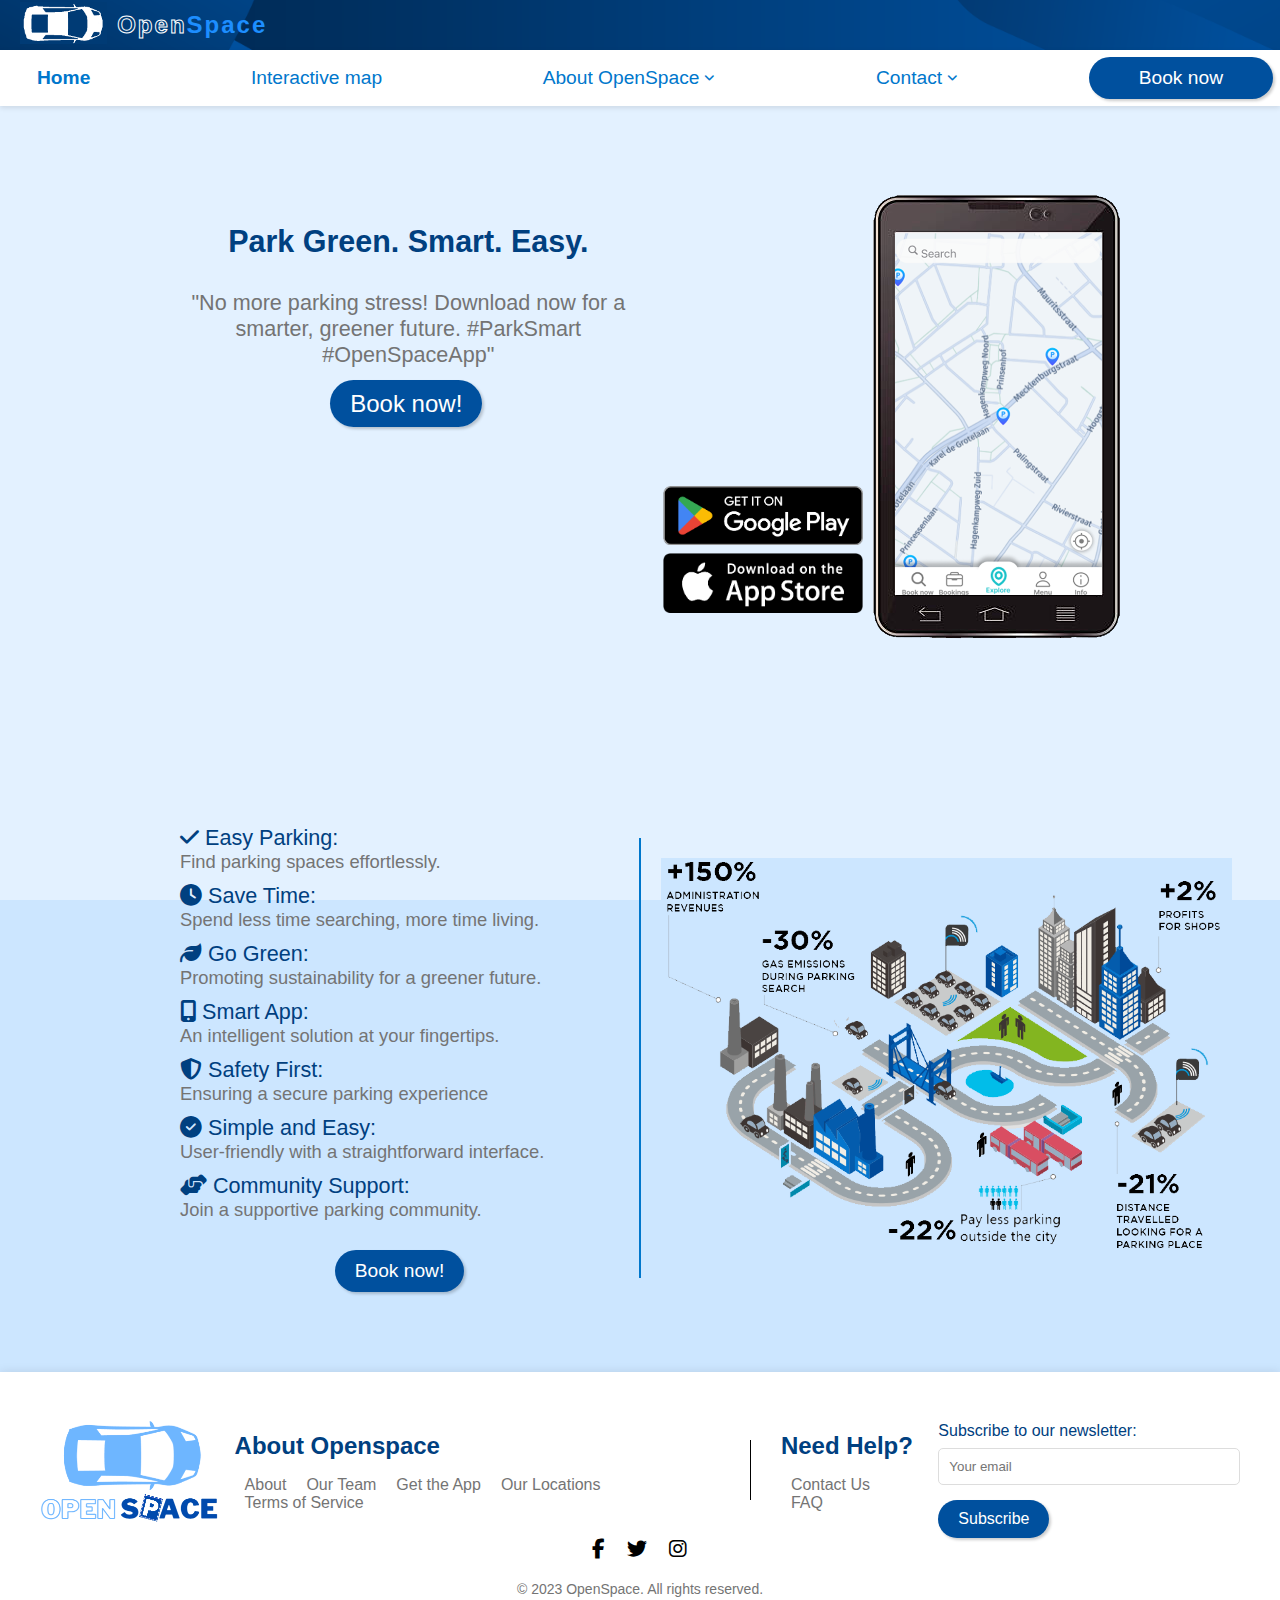
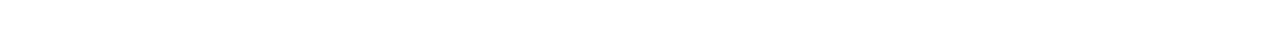
==== index.html @ a9e7ed66 "Bestanden toegevoegd" ====
<!DOCTYPE html>
<html lang="en">
<head>
    <meta charset="UTF-8">
    <meta name="viewport" content="width=device-width, initial-scale=1.0">
    <title>OpenSpace</title>
    <link rel="stylesheet" href="Styles.css">
    <link rel="stylesheet" href="https://cdnjs.cloudflare.com/ajax/libs/font-awesome/6.1.0/css/all.min.css">
    <link rel="shortcut icon" href="Images/Icon.png" type="image/x-icon">
</head>
<body>
    <div class="empty-bar">
        <div class="logo">
            <img src="Images/LogoPicture.png" alt="Logo">
        </div>
        <h1 class="nav-header"><span class="open-text">Open</span><span class="space-text">Space</span></h1>
        <div class="user-actions">
            <a href="Login.html" class="button-Setting button-text">Log In</a>
            <a href="SignUp.html" class="button-Setting button-text">Sign Up</a>
        </div>
    </div>
    <nav>
        <a href="index.html" style="font-weight: bold;">Home</a>
        <a href="Map.html">Interactive map</a>
        <div class="dropdown">
            <a href="HowWork.html">About OpenSpace<i class="fas fa-angle-down arrow-icon"></i></a>
            <div class="dropdown-content">
                <a href="HowWork.html">How it Works</a>
                <a href="AboutUs.html">Our team</a>
                <a href="Locations.html">Locations</a>
                <a href="LegalTerms.html">Legal terms</a>
            </div>
        </div>
        <div class="dropdown">
            <a href="Contact.html">Contact <i class="fas fa-angle-down arrow-icon"></i></a>
            <div class="dropdown-content">
                <a href="Contact.html">Contact us</a>
                <a href="FAQ.html">FAQ</a>
            </div>
        </div>
        <button class="button-Setting"><a href="BookNow.html" class="button-text">Book now</a></button>
    </nav>
    <div class="background-layer"></div>
    <main>
        <div class="main">
            <div class="content-layer">
                <div class="logo-download-container">
                    <div class="logo-main">
                        <div class="logo-text">
                            <p class="slogan" style="font-size:127%; font-weight:bold;">Park Green. Smart. Easy.</p>
                            <p class="speech" style="font-size:90%;">"No more parking stress! Download now for a smarter, greener future. #ParkSmart #OpenSpaceApp"</p>
                            <div class="main-booking">
                                <a href="BookNow.html" class="button-Setting">Book now!</a>
                            </div>
                        </div>
                        <div class="logo-images">
                            <div class="download-buttons">
                                <a href="https://play.google.com/store"><img src="Images/PlayStoreButton.png" alt="Download on Google Play" class="small-button" class="responsive"></a>
                                <a href="https://www.apple.com/app-store/"><img src="Images/AppleStoreButton.png" alt="Download on the App Store" class="small-button" class="responsive"></a>
                            </div>
                        </div>
                        <div class="phone-app-container">
                            <img src="Images/PhoneApp.png" alt="Phone App" class="responsive">
                        </div>
                    </div>
                </div>
            </div>
            <div class="marketing-container">
                <div class="marketing-points marketing-points-left">
                    <div class="marketing-bullet">
                        <i class="fas fa-check"></i> Easy Parking:
                        <p class = marketing-info>Find parking spaces effortlessly.</p>
                    </div>
                    <div class="marketing-bullet">
                        <i class="fas fa-clock"></i> Save Time:
                        <p class = marketing-info>Spend less time searching, more time living.</p>
                    </div>
                    <div class="marketing-bullet">
                        <i class="fas fa-leaf"></i> Go Green:
                        <p class = marketing-info>Promoting sustainability for a greener future.</p>
                    </div>
                    <div class="marketing-bullet">
                        <i class="fas fa-mobile-alt"></i> Smart App:
                        <p class = marketing-info>An intelligent solution at your fingertips.</p>
                    </div>  
                    <div class="marketing-bullet">
                        <i class="fas fa-shield-alt"></i> Safety First:
                        <p class = marketing-info>Ensuring a secure parking experience</p>
                    </div>
                    <div class="marketing-bullet">
                        <i class="fas fa-check-circle"></i> Simple and Easy:
                        <p class = marketing-info>User-friendly with a straightforward interface.</p>
                    </div>
                    <div class="marketing-bullet">
                        <i class="fas fa-hands-helping"></i> Community Support:
                        <p class = marketing-info>Join a supportive parking community.</p>
                    </div>
                    <div class="marketing-booking">
                        <a href="BookNow.html" class="button-Setting booking-button">Book now!</a>
                    </div>
                </div>
                <div class="marketing-points marketing-points-right">
                    <img src="Images/Infografic.png" alt="Infografic" style="width: 130%; height: auto;">
                </div>
            </div>

        </div>
    </main>
    <footer>
        <div class="footer-content">
            <div class="footer-section">
                <div class="footer-logo">
                    <img src="Images/Logo4.0.png" alt="Logo" class="logo-small">
                </div>
                <div class="footer-links">
                    <h2>About Openspace</h2>
                    <ul>
                        <li><a href="Business.html">About</a></li>
                        <li><a href="AboutUs.html">Our Team</a></li>
                        <li><a href="#">Get the App</a></li>
                        <li><a href="Locations.html">Our Locations</a></li>
                        <li><a href="LegalTerms.html">Terms of Service</a></li>
                    </ul>
                </div>
                <div class="vertical-line"></div>
                <div class="footer-help">
                    <h2>Need Help?</h2>
                    <ul>
                        <li><a href="Contact.html">Contact Us</a></li>
                        <li><a href="FAQ.html">FAQ</a></li>
                    </ul>
                </div>
            </div>
            <div class="footer-newsletter">
                <div class="newsletter">
                    <form>
                        <label for="newsletter">Subscribe to our newsletter:</label>
                        <input type="email" id="email" name="email" placeholder="Your email" required>
                        <button type="submit" class="button-Setting">Subscribe</button>
                    </form>
                </div>
            </div>
        </div>
        <div class="footer-social">
            <a href="https://www.facebook.com/"><i class="fab fa-facebook-f"></i></a>
            <a href="https://twitter.com/"><i class="fab fa-twitter"></i></a>
            <a href="https://www.instagram.com/"><i class="fab fa-instagram"></i></a>
        </div>
        <p class="copyright">© 2023 OpenSpace. All rights reserved.</p>
    </footer>
    <script src="Login.js"></script>
    <script src="Settings.js"></script>
</body>
</html>
---- Styles.css ----
/* Overall */
body {
    font-family: 'Arial', sans-serif;
    margin: 0;
    padding: 0;
    background-color: #cce6ff;
}

.empty-bar {
    height: 50px;
    background: url('Images/EmptyBar.png') center/cover no-repeat;
    display: flex;
    justify-content: space-between;
    align-items: center;
    padding: 0 20px;
    box-shadow: 0 2px 5px rgba(0, 0, 0, 0.1);
}

@media (max-width: 768px) {
    .empty-bar {
        flex-direction: column;
    }
}

.logo img {
    max-height: 42px;
    margin-right: 10px;
    object-fit: contain;
}

.nav-header {
    margin: 0;
    font-size: 1.5em;
    color: #fff; 
    letter-spacing: 2px;
    margin-right: 44em; 
}

.open-text {
    color: transparent; 
    -webkit-text-stroke: 1px #fff; 
}

.nav-header .space-text {
    color: #1d8eff; 
}

.button-text {
    color: white;
    text-decoration: none;
}

nav {
    background-color: #fff; 
    padding: 7px;
    display: flex;
    justify-content: space-between;
    box-shadow: 0 2px 5px rgba(0, 0, 0, 0.1);
}

nav a {
    text-decoration: none;
    color: #0077cc;
    padding: 10px 20px;
    margin: 0 10px;
    border-radius: 5px;
    position: relative;
    font-size: 1.2em;
}

nav a:hover {
    color: #004080;
    font-size:20px;
    transition: all 500ms;
    font-size-adjust: 20px;
}
nav a::after {
    content: "";
    position: absolute;
    left: 0;
    bottom: 0;
    height: 2px;
    width: 100%;
    background-color: #0077cc; 
    transform: scaleX(0); 
    transform-origin: bottom right;
    transition: transform 0.3s ease;
}

nav a:hover::after {
    transform: scaleX(1); 
    transform-origin: bottom left;
}

.button-Setting {
    background-color: #00509e;
    box-shadow: 2px 2px 3px 0px rgba(0, 0, 0, 0.2);
    color: white;
    padding: 10px 20px;
    border: none;
    border-radius: 30px;
    cursor: pointer;
    font-size: 1em;
    text-decoration: none;
    height: 100%;
}

.button-Setting:not(:last-child) {
    margin-right: 10px;
}

.button-Setting:hover {
    background-color: #005080;
}

.user-actions {
    margin-left:-20px;
}

main {
    max-width: 1000px;
    margin: 20px auto;
    padding: 20px;
    position: relative

}

.background-layer {
    position: absolute;
    background-color: #e3f1ff;
    top: 0;
    left: 0;
    width: 100%;
    height: 100%;
    z-index: -1;
}

.content-layer {
    z-index: 1;
}

.problem-description {
    margin-top: 20px;
    font-size: 1.1em;
}

nav .dropdown {
    position: relative;
}
nav .dropdown:hover .dropdown-content {
    opacity: 1;
    visibility: visible;
}

nav .dropdown a {
    display: flex;
    align-items: center;
}

nav .dropdown .dropdown-content {
    position: absolute;
    top: 100%;
    left: 0;
    opacity: 0;
    visibility: hidden;
    background-color: #ffffff;
    min-width: 160px;
    box-shadow: 0px 8px 16px 0px rgba(0, 0, 0, 0.2);
    z-index: 1;
    border-bottom-right-radius: 10px;
    border-bottom-left-radius: 10px;
    transition: opacity 0.2s ease-in-out, visibility 0.2s ease-in-out; 
}

nav .dropdown-content a {
    color: black;
    padding: 12px 16px;
    text-decoration: none;
    display: block;
    transition: color 0.2s ease-in-out; 
}

.arrow-icon {
    font-size: 12px; 
    margin-left: 5px;
    transition: transform 0.4s ease-in-out;
  }

  a:hover .arrow-icon {
    transform: rotate(180deg);
  }

footer {
    background-color: #ffffff;
    padding: 30px 0;
    box-shadow: 0 0 10px rgba(0, 0, 0, 0.1);
}

.footer-content {
    display: flex;
    justify-content: space-between;
    align-items: center;
    max-width: 1200px;
    margin: 0 auto;
}

.footer-section {
    display: flex;
    align-items: center;
}

.footer-links, .footer-help {
    padding: 0 15px;
}

.footer-links h2, .footer-help h2 {
    color: #004080;
    margin-bottom: 10px;
}

.vertical-line {
    border-left: 1px solid #000000;
    height: 60px; /* Adjust as needed */
    margin: 0 15px;
}

.footer-links ul, .footer-help ul {
    list-style-type: none;
    padding: 0;
    display: flex;
    flex-wrap: wrap; /* Allow multiple rows */
}

.footer-links li a, .footer-help li a {
    color: #747474;
    text-decoration: none;
    padding: 5px 10px;
    transition: color 0.3s;
}

.footer-links li a:hover, .footer-help li a:hover {
    color: #004080; 
    text-decoration: underline; 
}

.footer-newsletter {
    display: flex;
    align-items: center;
}

.footer-newsletter a {
    color: #000000;
    margin: 0 5px;
    font-size: 20px;
    text-decoration: none;
}

.footer-logo img {
    max-height: 7em;
}
.footer-social {
    display: flex;
    align-items: center;
    justify-content: center;
    font-size: 20px;
}

.footer-social a {
    color: black;
    text-decoration: none;
    margin: 0 10px;
}

.footer-social i {
    margin-right: 2px;
}

.footer-social a:hover {
    color: #004080;
    text-decoration: underline;
}

.copyright {
    text-align: center;
    margin-top: 20px;
    color: #747474; 
    font-size: 14px;
}

/* Mainpagina */
.logo-text {
    flex: 1;
    margin-top: 5%;
    margin-left: 1%;
    margin-right: 10%;
    margin-bottom: 4%;
    font-size: 24px;
    text-align: center;
}

.slogan {
    color: #004080; 
    font-size: 1.8em;
    font-weight: normal;
    width: 120%;
}

.speech {
    color:#747474;
    font-weight: lighter;
    width: 120%;
}

.logo-main {
    display: flex;
    flex-direction: row;
    justify-content: space-between; 
    align-items: flex-start; 
}

.logo-images img {
    max-width: 200px; 
    height: auto;
    display: block;
}

.phone-app-container {
    align-self: flex-start;
    margin-top: 3%;
    margin-left: 1%;
}

.download-buttons {
    margin-top: 170%;
}

.download-buttons a img {
    width: 100%;
    margin-top: 4%;
}

.marketing-container {
    display: flex;
    justify-content: space-between;
    align-items: center;
    max-width: 1200px;
    margin: 20px auto;
    margin-top:15%;
}

.marketing-points {
    flex: 1;
    padding: 20px;
}

.marketing-points-right {
    border-left: 2px solid #0077cc;
}

.marketing-bullet {
    font-size: 1.35em;
    color: #004080;
    margin-bottom: 10px;
}

.marketing-info {
    color:#747474;
    font-weight: lighter;
    font-size: 0.85em;
    margin: 0;
}

.main-booking {
    justify-content: center;
    text-decoration: none;
    margin-left: 19%;
}

.marketing-booking {
    flex: 1;
    display: flex;
    justify-content: center;
    align-items: center;
}

.booking-button {
    font-size: 1.2em;
    margin-top: 1em;
}

/* Map */
.text {
    position: flex;
    color:#646464;
    font-size: larger;
    font-weight: lighter;
}
#map-container {
    width: 100%;
    height: 450px;
    margin: 20px 0;
    position: relative; 
}

#map {
    width: 100%;
    height: 100%;
    border: 1px solid #ddd; 
    z-index:0;
}

#legenda-container {
    position: absolute;
    margin-top: -12.2%;
    margin-left: 0.2%;
    background-color: white;
    opacity: 0.8;
    padding: 0.5%;
    border-radius: 5%;
    box-shadow: 0 0 10px rgba(0, 0, 0, 0.1);
}
.legenda-main {
    margin: 4% 1%;
    font-weight: bold;
}
.legenda-item {
    display: flex;
    align-items: center;
    margin-bottom: 5px;
}

.legenda-color {
    width: 20px;
    height: 20px;
    border-radius: 50%;
    margin-right: 5px;
}

/* How it works*/
.how-it-works {
    max-width: 800px;
    margin: 0 auto;
}

.step {
    display: flex;
    align-items: center;
    margin-bottom: 40px;
}
.step-content{
    color:#747474;
    font-weight: lighter;
    font-size: 1.1em;
    margin: 0;
}


/* Business */
* {
    box-sizing: border-box;
  }
  
  .container {
    max-width: 800px; 
    margin: 0 auto; 
    overflow: hidden; 
    position:relative;
}

.mySlides {
display: none;
}

.mySlides img {
    width: 100%;
    height: auto;
}

.cursor {
    cursor: pointer;
    }

.prev,
.next {
    cursor: pointer;
    position: absolute;
    top: 40%;
    width: auto;
    padding: 16px;
    margin-top: -50px;
    color: #0077cc;
    font-weight: bold;
    font-size: 20px;
    border-radius: 0 3px 3px 0;
    user-select: none;
    -webkit-user-select: none;
    background-color: rgba(255, 255, 255, 0.8);
}

.next {
    right: 0;
    border-radius: 3px 0 0 3px;
}

.prev:hover,
.next:hover {
    background-color: rgba(0, 0, 0, 0.8);
    color: white; 
}

.numbertext {
color: #f2f2f2;
font-size: 12px;
padding: 8px 12px;
position: absolute;
top: 0;
}

.caption-container {
text-align: center;
background-color: #222;
padding: 2px 16px;
color: white;
}

.row:after {
content: "";
display: table;
clear: both;
}

.demo {
opacity: 0.6;
}

.active,
.demo:hover {
opacity: 1;
}

/* About us */
.column {
    float: left;
    width: 33.3%;
    margin-bottom: 16px;
    padding: 0 8px;
}

@media screen and (max-width: 650px) {
.column {
    width: 100%;
    display: block;
}
}

.card {
box-shadow: 0 4px 8px 0 rgba(0, 0, 0, 0.2);
background-color: white;
}

.container {
padding: 0 16px;
}

.container::after, .row::after {
content: "";
clear: both;
display: table;
}

.title {
color: grey;
}

.button {
border: none;
outline: 0;
display: inline-block;
padding: 8px;
color: white;
background-color: #000;
text-align: center;
cursor: pointer;
width: 100%;
}

.button:hover {
background-color: #555;
}

/* Locations */
.responsive {
    max-width: 100%;
    height: auto;
    display: block;
    margin: 20px auto; /* Voeg wat marge toe voor betere opmaak */
}
.locations-container {
    display: flex;
    flex-direction: column;
    justify-content: center;
    align-items: center;
    margin: 20px;
}

.locations-image {
    max-width: 70%; /* Pas de breedte naar wens aan */
    height: auto;
    margin-top: 20px; /* Voeg wat bovenmarge toe */
}

/* LegalTerms */
.main-terms {
    max-width: 1000px;
    margin: 20px auto;
    padding: 20px;
    position: relative;
    background-color: rgb(227, 244, 255);
    border-radius: 10px;
    box-shadow: 0 0 10px rgba(0, 0, 0, 0.1);
}
.terms-container {
margin-top: 20px;
font-size: 1.1em;
line-height: 1.6;
font-weight: lighter;
color: #747474;
}

.terms-text {
    color:black;
}

/* Contact */
.contact-container {
    display: flex;
    justify-content: space-between;
    margin-top: -180px; 
}

.contact-info,
.contact-form {
    flex: 1;
    background-color: white;
    padding: 20px;
    border-radius: 10px; 
    box-shadow: 0 0 10px rgba(0, 0, 0, 0.1);
    margin-right: 20px; 
}

.contact-info {
    padding-right: 20px;
}

form {
    margin-top: 20px;
}

label {
    display: block;
    margin-bottom: 8px;
    color: #004080; 
}

input,
textarea {
    width: 100%;
    padding: 10px;
    margin-bottom: 15px;
    border: 1px solid #ddd; 
    border-radius: 5px;
}

.contact-form textarea {
    resize: none;
}

.background-image {
    background-size: contain;
    width: 100%;
    height: 100%;
    overflow: hidden;
}

.background-image img {
    width: 100%;
    height: 100%;
    object-fit: contain;
    display: block;
}

.content-layer {
    z-index: 1;
}

/* FAQ */
.search-bar-container {
    position: absolute;
    top: 50%;
    left: 50%;
    transform: translate(-50%, -80%);
    text-align: center;
    z-index: 2; 
}

.search-bar {
    border-radius: 50em;
    padding: 10px;
    width: 300px; 
}

.FAQ-container {
    display: flex;
}

.FAQ-Started,
.FAQ-Reservations,
.FAQ-Account {
    flex: 1;
    background-color: white;
    padding: 20px;
    border-radius: 10px;
    box-shadow: 0 0 10px rgba(0, 0, 0, 0.1);
    max-height: 200px; 
    width: 100%;
    margin-right: 20px;
    margin-left: -10px;
}



/* Login */
#login-container{
    max-width: 500px;
    margin: 0 auto;
}

#account-container {
    display: none;
}

/* Sign up */
.create-account-container {
    max-width: 600px;
    margin: -20px auto;
    padding: 15px;
    display: flex;
    flex-direction: column;
}

.image-container {
    display: flex;
    justify-content: center;
}

.image-container img {
    max-width: 75%;
    width: 100%;
    height: auto;
}

.create-account-container form {
    display: flex;
    flex-direction: column;
    align-items: center;
}

.create-account-container form label {
    text-align: center;
    margin-top: 10px;
    display: inline-block;
    align-items: center;
}

.create-account-container form input[type="checkbox"] {
    margin-left: 10px;
}
.create-label {
    background-color: rgb(255, 255, 255);
    border-radius: 20px;
    border-color: rgb(212, 212, 212);
    border-width: medium;
}
.create-account-container h1 {
    position: relative;
    text-align: center;
    color: #004080;
}

.create-account-container h1::before,
.create-account-container h1::after {
    content: "";
    position: absolute;
    top: 50%;
    width: 25%;
    height: 2px;
    background-color: #004080;
}

.create-account-container h1::before {
    right: 75%;
}

.create-account-container h1::after {
    left: 75%; 
}

/* Book Now */
.book-now-container {
    flex: 1;
    padding: 20px;
}

.map-container {
    flex: 1;
    position: relative;
}

#map {
    width: 100%;
    height: 400px;
    border: 1px solid #ddd;
}

/* Settings */
/*.switch {
    position: relative;
    display: inline-block;
    width: 60px;
    height: 34px;
}

.switch input {
    opacity: 0;
    width: 0;
    height: 0;
}

.slider {
    position: absolute;
    cursor: pointer;
    top: 0;
    left: 0;
    right: 0;
    bottom: 0;
    background-color: #ccc;
    -webkit-transition: .4s;
    transition: .4s;
    border-radius: 34px;
}

.slider:before {
    position: absolute;
    content: "";
    height: 26px;
    width: 26px;
    left: 4px;
    bottom: 4px;
    background-color: white;
    -webkit-transition: .4s;
    transition: .4s;
    border-radius: 50%;
}

input:checked + .slider {
    background-color: #4CAF50;
}

input:checked + .slider:before {
    -webkit-transform: translateX(26px);
    -ms-transform: translateX(26px);
    transform: translateX(26px);
}

.settings-option input[type="color"] {
    width: 80px;
    height: 50px; 
}*/
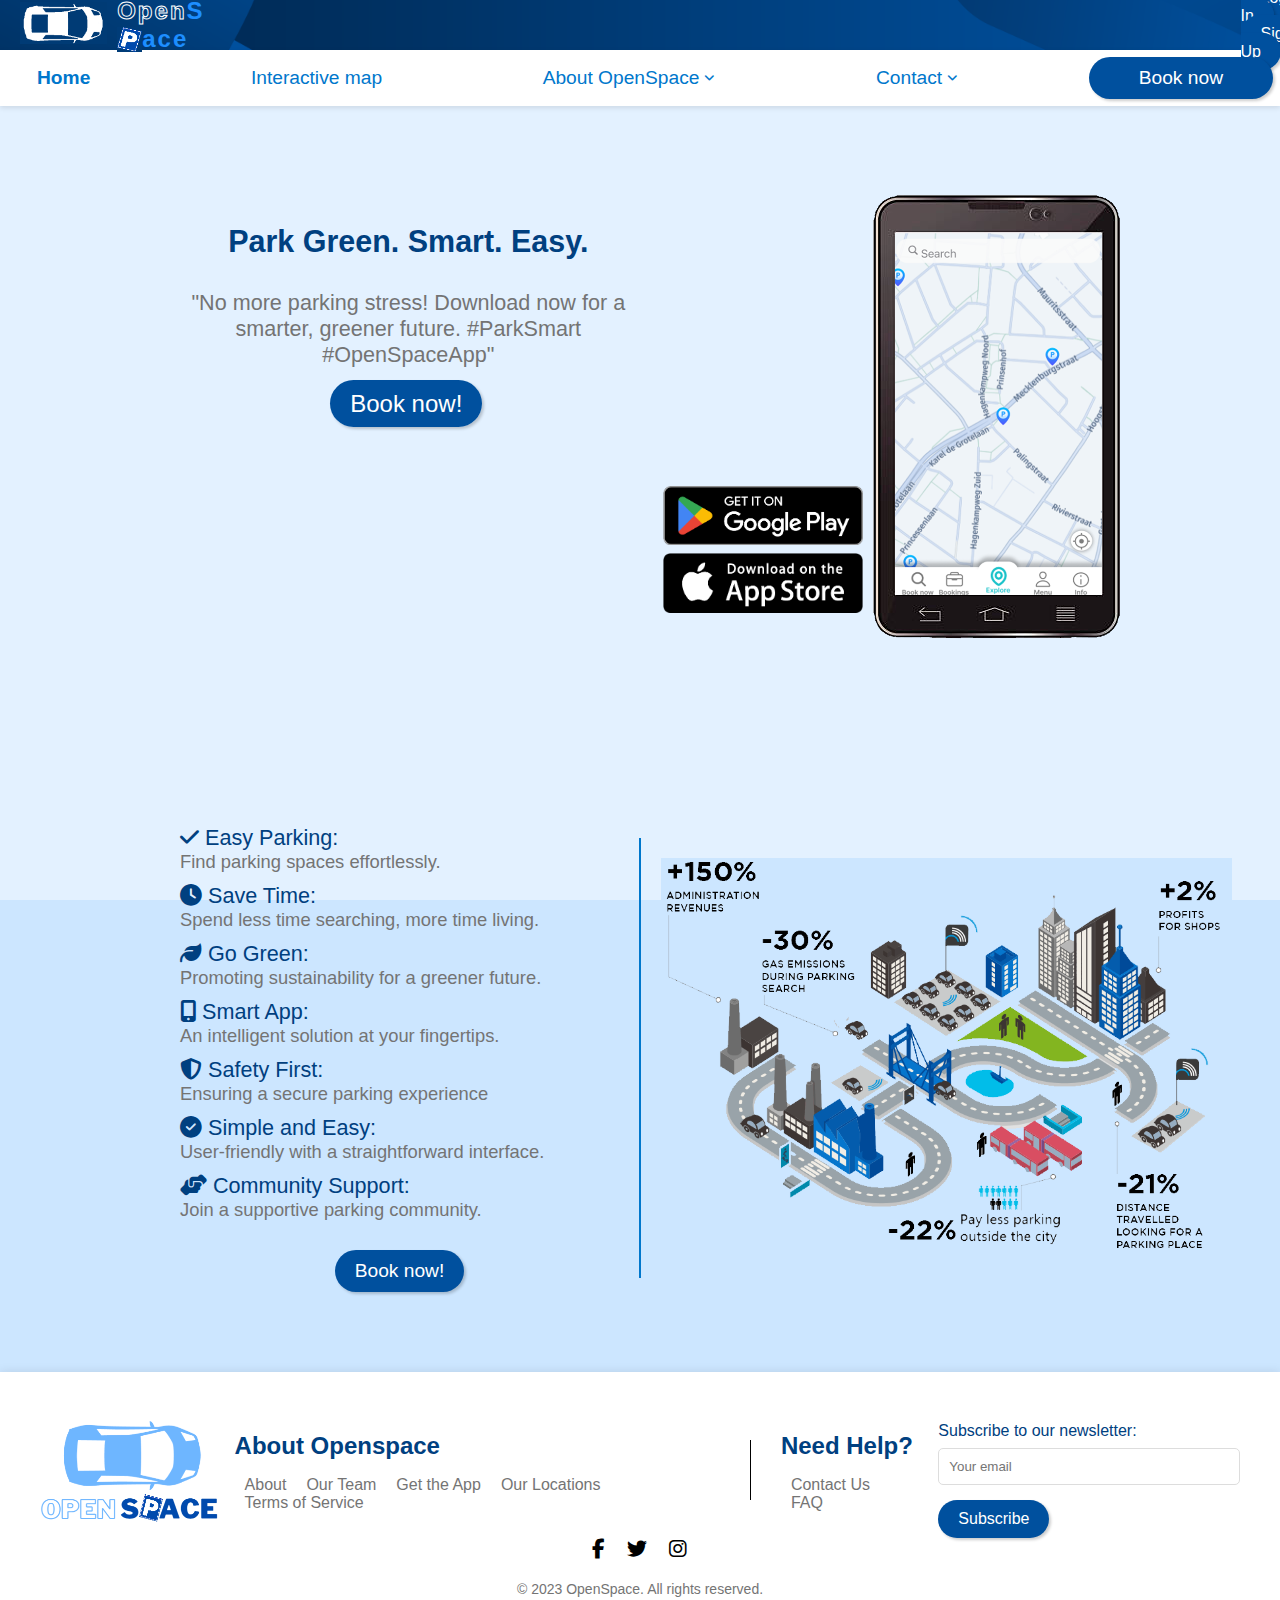
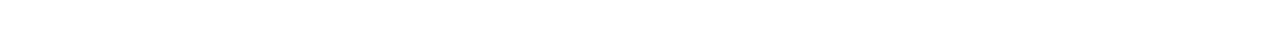
==== commit 5fddf738: "Aanpassing" ====
--- a/index.html
+++ b/index.html
@@ -13,7 +13,7 @@
         <div class="logo">
             <img src="Images/LogoPicture.png" alt="Logo">
         </div>
-        <h1 class="nav-header"><span class="open-text">Open</span><span class="space-text">Space</span></h1>
+        <h1 class="nav-header"><span class="open-text">Open</span><span class="space-text">S<img src="Images/P.png" width="25" height="25" style="margin-bottom: -5px;">ace</span></h1>
         <div class="user-actions">
             <a href="Login.html" class="button-Setting button-text">Log In</a>
             <a href="SignUp.html" class="button-Setting button-text">Sign Up</a>
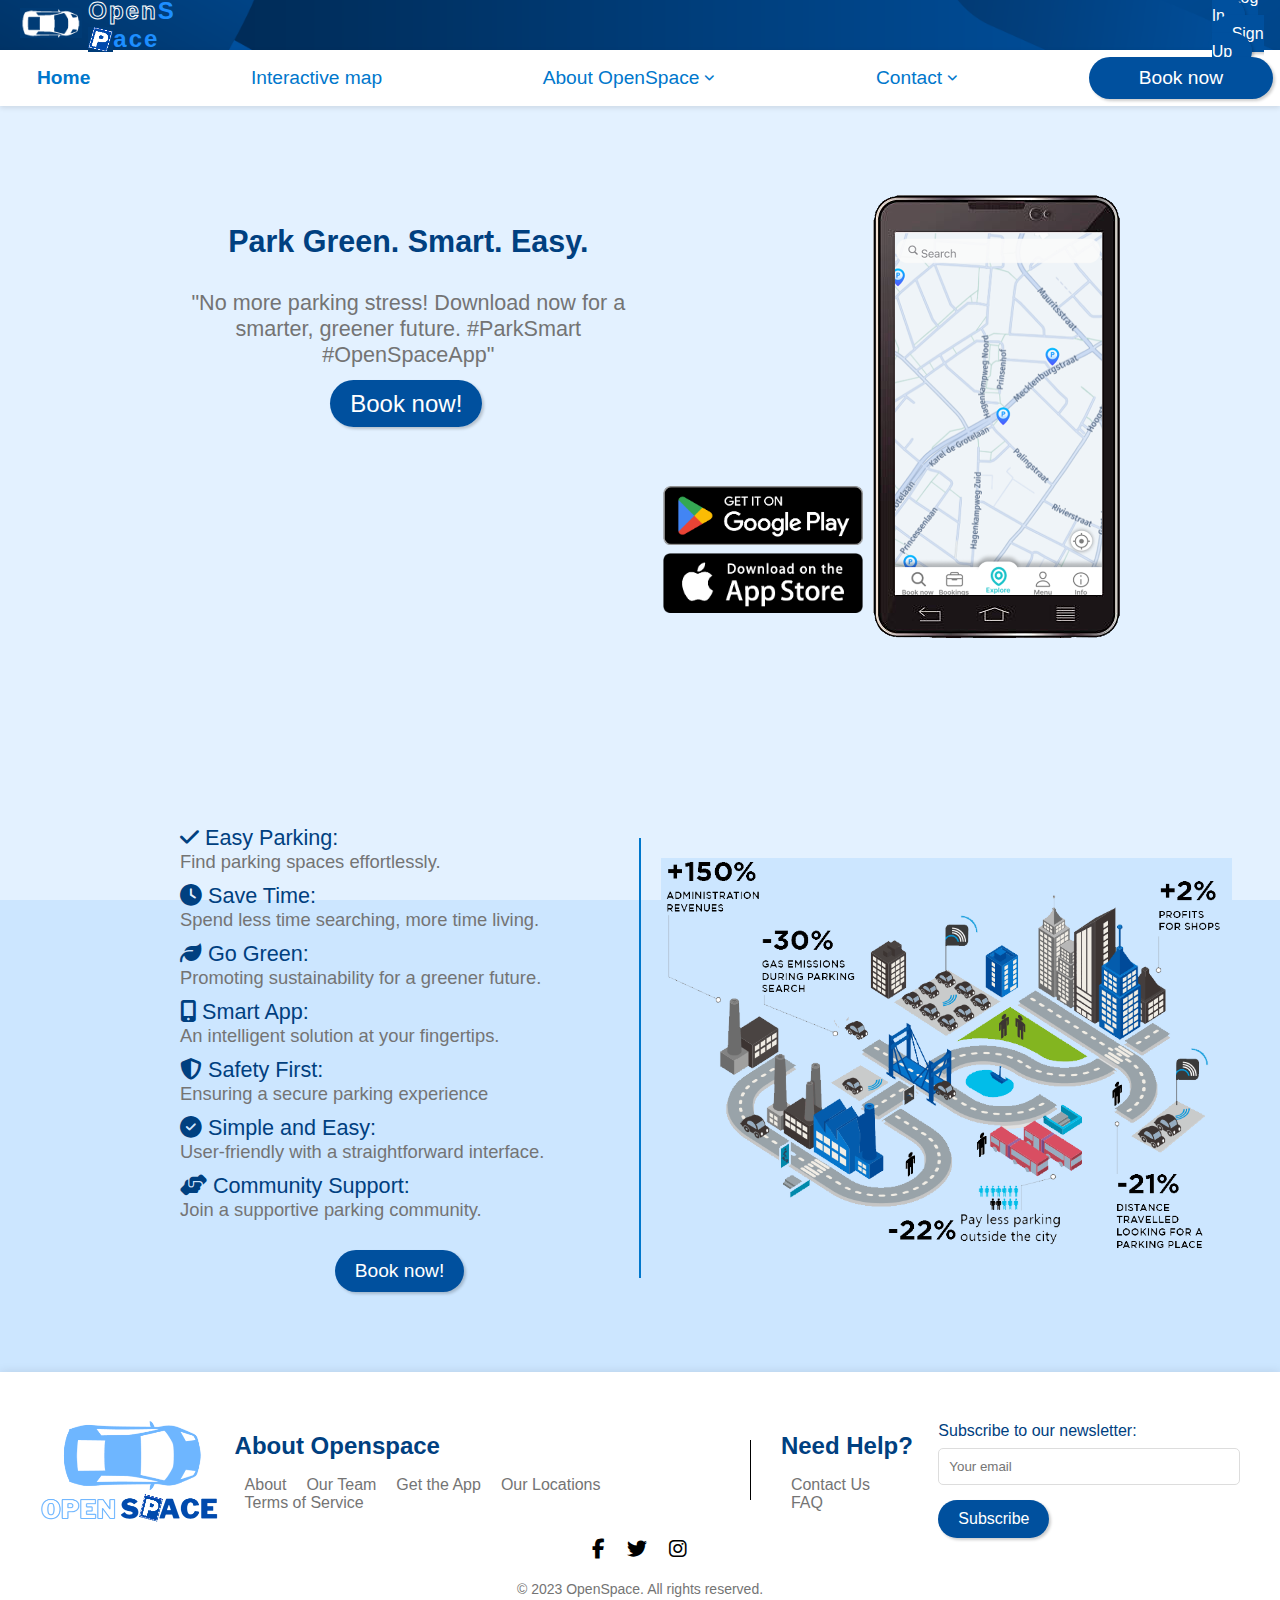
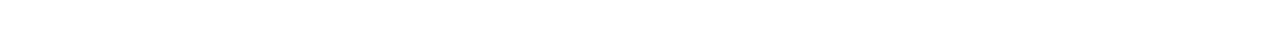
==== commit 5b656523: "Footer fout" ====
--- a/index.html
+++ b/index.html
@@ -115,7 +115,7 @@
                 <div class="footer-links">
                     <h2>About Openspace</h2>
                     <ul>
-                        <li><a href="Business.html">About</a></li>
+                        <li><a href="HowWork.html">About</a></li>
                         <li><a href="AboutUs.html">Our Team</a></li>
                         <li><a href="#">Get the App</a></li>
                         <li><a href="Locations.html">Our Locations</a></li>
--- a/Styles.css
+++ b/Styles.css
@@ -23,8 +23,8 @@
 }
 
 .logo img {
-    max-height: 42px;
-    margin-right: 10px;
+    max-height: 30px;
+    margin-right: 6px;
     object-fit: contain;
 }
 
@@ -718,13 +718,25 @@
 .FAQ-Account {
     flex: 1;
     background-color: white;
-    padding: 20px;
+    padding: 5px;
     border-radius: 10px;
     box-shadow: 0 0 10px rgba(0, 0, 0, 0.1);
     max-height: 200px; 
     width: 100%;
-    margin-right: 20px;
-    margin-left: -10px;
+    margin-right: 3px;
+    margin-left: 3px;
+}
+
+.FAQ-text {
+    color: #004080; 
+    font-size: 1.8em;
+    font-weight: normal;
+}
+
+.FAQ-content {
+    color:#747474;
+    font-weight: 60;
+    font-size: 1.2em;
 }
 
 
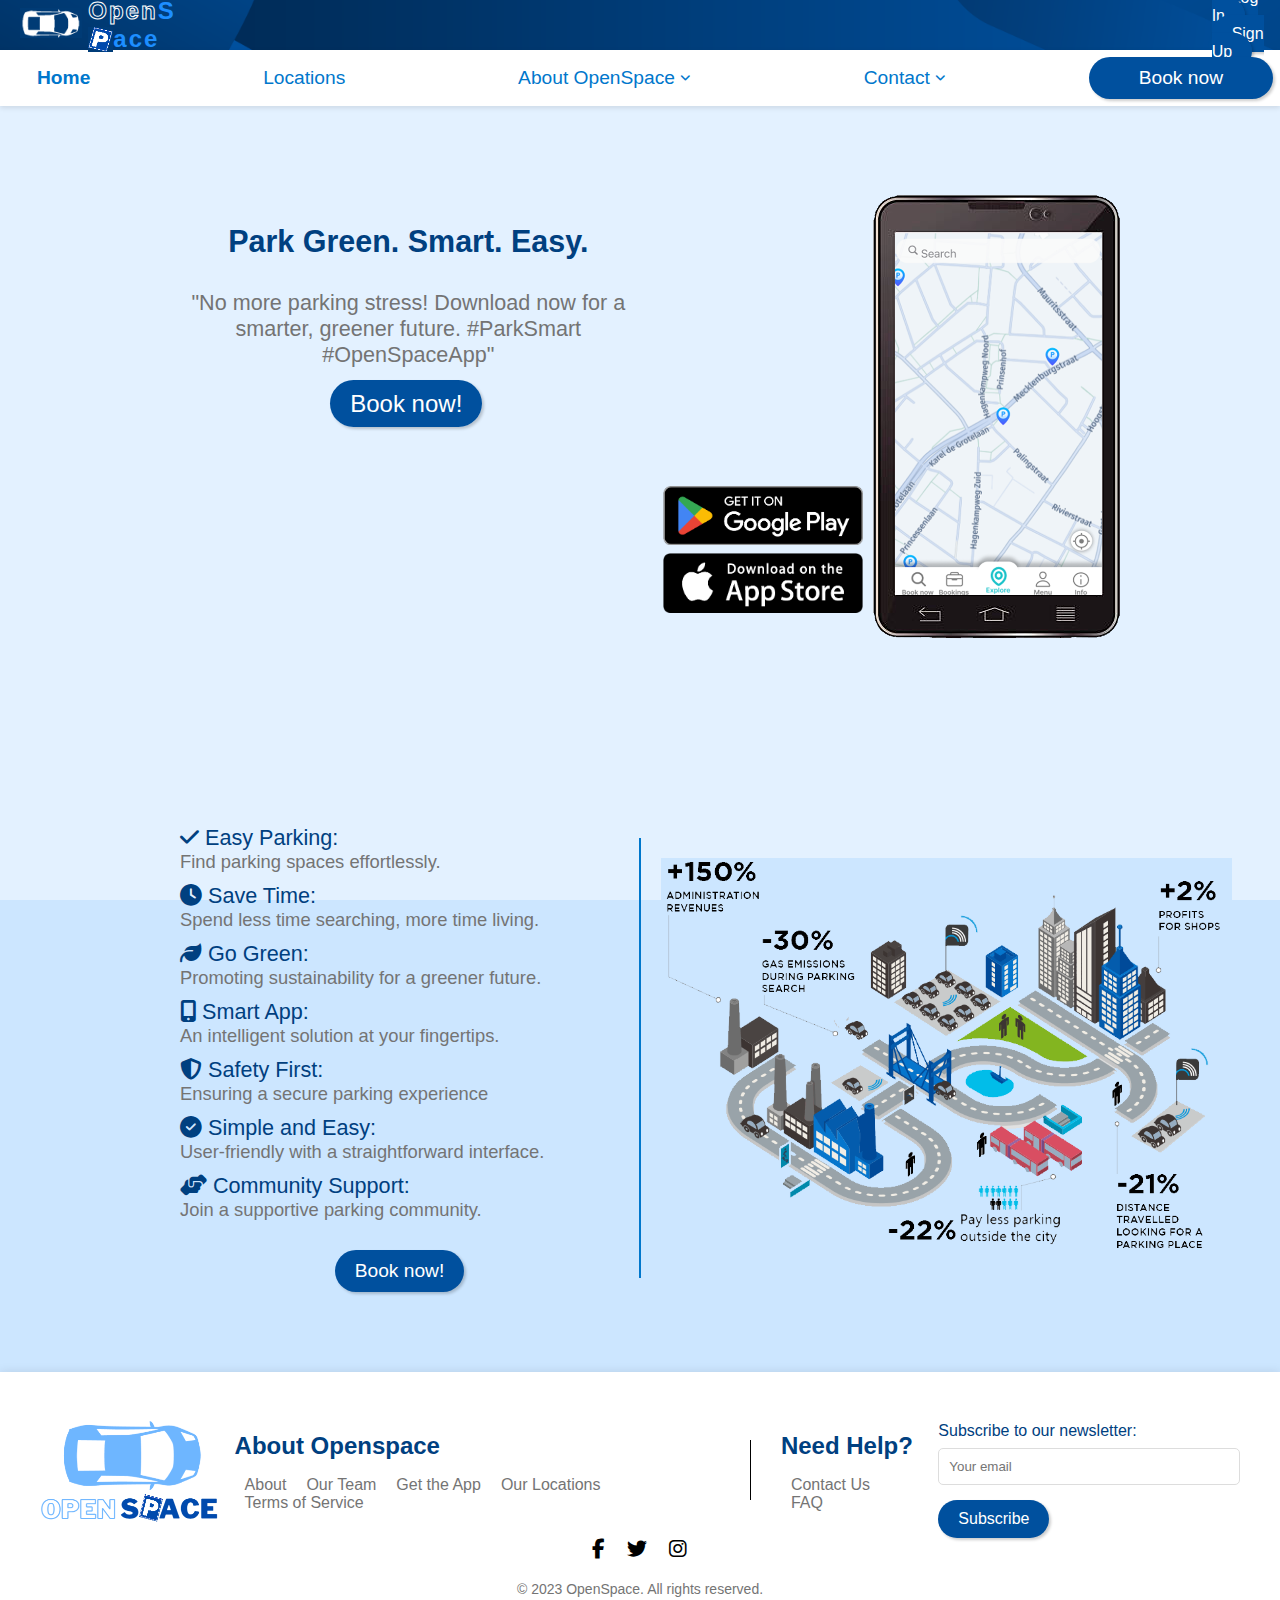
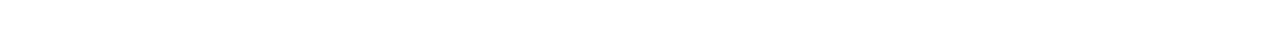
==== commit 7e7e7b50: "404" ====
--- a/index.html
+++ b/index.html
@@ -21,13 +21,12 @@
     </div>
     <nav>
         <a href="index.html" style="font-weight: bold;">Home</a>
-        <a href="Map.html">Interactive map</a>
+        <a href="Map.html">Locations</a>
         <div class="dropdown">
             <a href="HowWork.html">About OpenSpace<i class="fas fa-angle-down arrow-icon"></i></a>
             <div class="dropdown-content">
                 <a href="HowWork.html">How it Works</a>
                 <a href="AboutUs.html">Our team</a>
-                <a href="Locations.html">Locations</a>
                 <a href="LegalTerms.html">Legal terms</a>
             </div>
         </div>
--- a/Styles.css
+++ b/Styles.css
@@ -399,6 +399,7 @@
     width: 100%;
     height: 450px;
     margin: 20px 0;
+    margin-bottom: -50px;
     position: relative; 
 }
 
@@ -736,7 +737,7 @@
 .FAQ-content {
     color:#747474;
     font-weight: 60;
-    font-size: 1.2em;
+    font-size: 1em;
 }
 
 
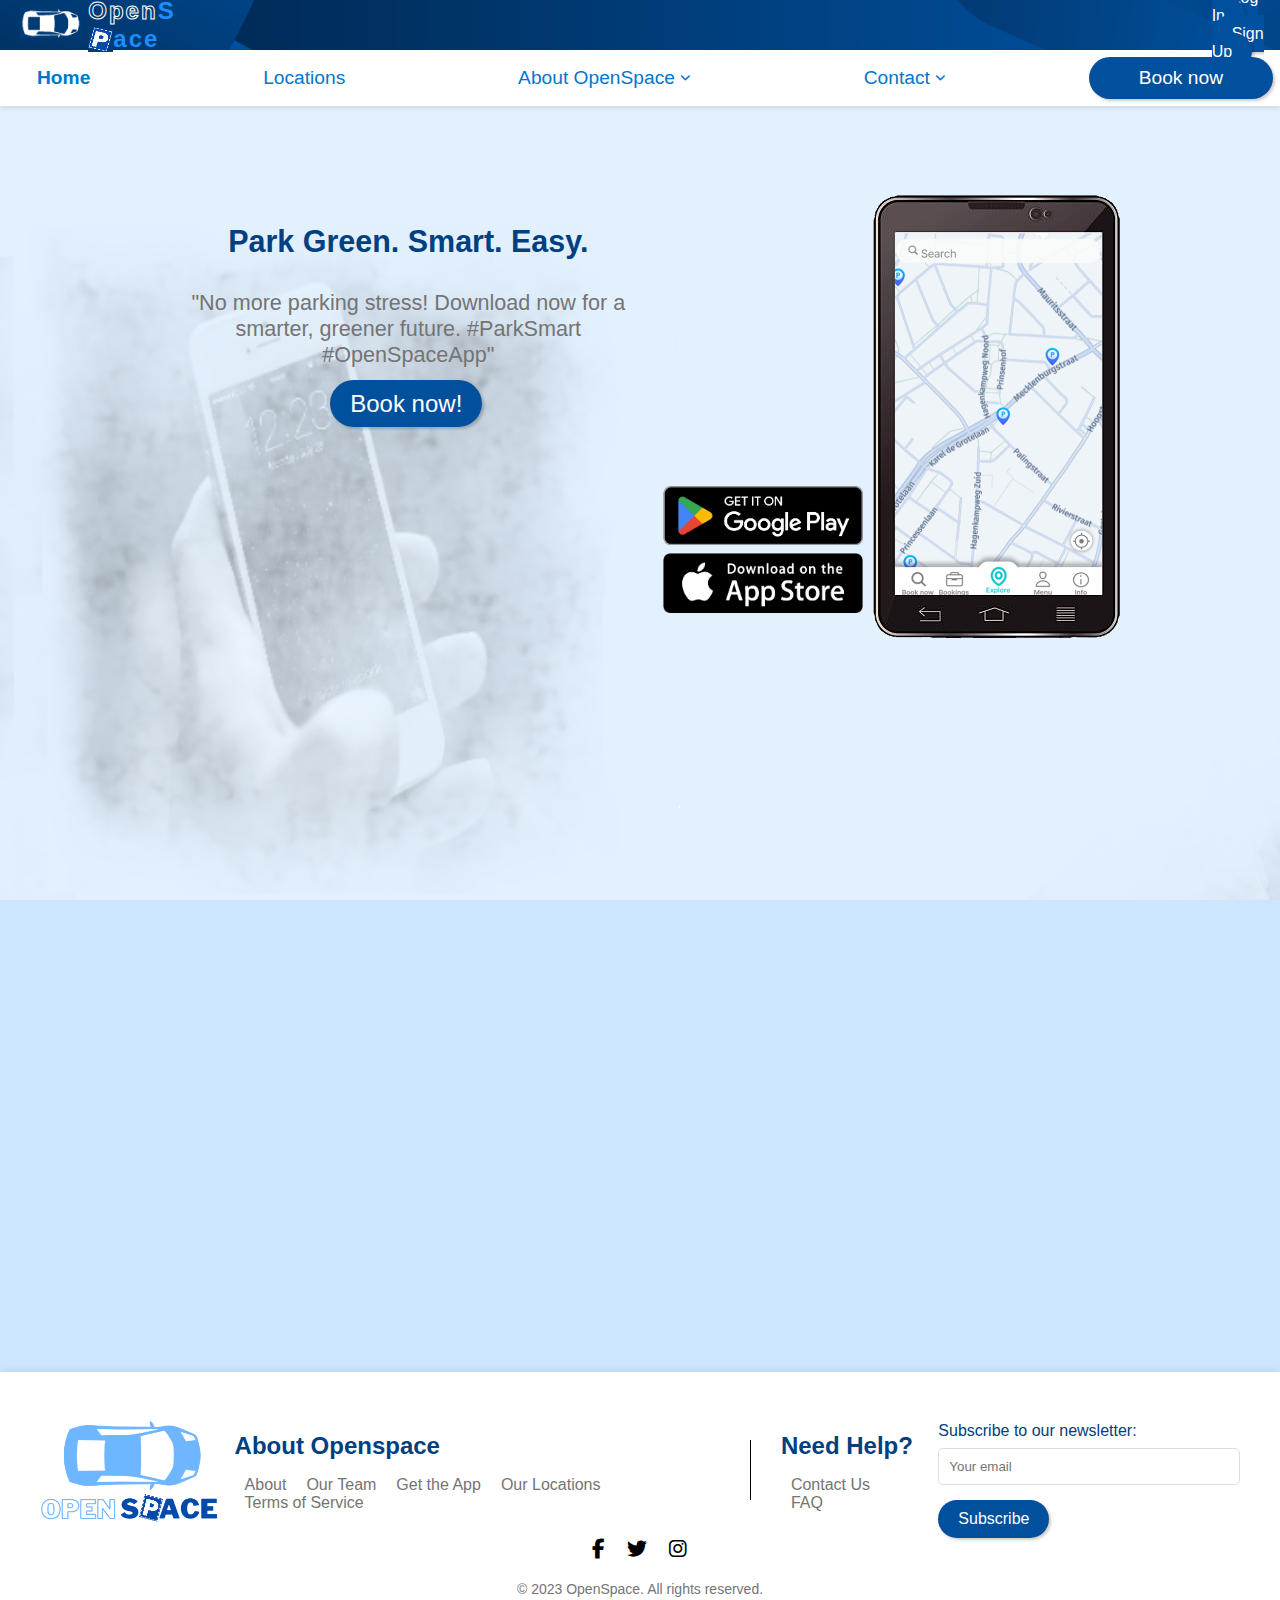
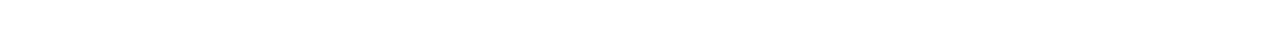
==== commit 6f9d3d94: "Hoofdpagina aanpassingen" ====
--- a/index.html
+++ b/index.html
@@ -11,7 +11,7 @@
 <body>
     <div class="empty-bar">
         <div class="logo">
-            <img src="Images/LogoPicture.png" alt="Logo">
+            <a href="index.html"><img src="Images/LogoPicture.png" alt="Logo"></a>
         </div>
         <h1 class="nav-header"><span class="open-text">Open</span><span class="space-text">S<img src="Images/P.png" width="25" height="25" style="margin-bottom: -5px;">ace</span></h1>
         <div class="user-actions">
@@ -117,7 +117,7 @@
                         <li><a href="HowWork.html">About</a></li>
                         <li><a href="AboutUs.html">Our Team</a></li>
                         <li><a href="#">Get the App</a></li>
-                        <li><a href="Locations.html">Our Locations</a></li>
+                        <li><a href="Map.html">Our Locations</a></li>
                         <li><a href="LegalTerms.html">Terms of Service</a></li>
                     </ul>
                 </div>
@@ -147,6 +147,7 @@
         </div>
         <p class="copyright">© 2023 OpenSpace. All rights reserved.</p>
     </footer>
+    <script src="ScrollFunction.js"></script>
     <script src="Login.js"></script>
     <script src="Settings.js"></script>
 </body>
--- a/Styles.css
+++ b/Styles.css
@@ -127,7 +127,10 @@
 
 .background-layer {
     position: absolute;
-    background-color: #e3f1ff;
+    background-image: url("Images/MainLayer.png");
+    background-repeat: no-repeat;
+    object-fit: cover;
+    background-size: cover;
     top: 0;
     left: 0;
     width: 100%;
@@ -346,6 +349,14 @@
     max-width: 1200px;
     margin: 20px auto;
     margin-top:15%;
+    opacity: 0;
+    transform: translateY(50px);
+    transition: transform 0.5s ease, opacity 0.5s ease;
+}
+
+.marketing-container.visible {
+    opacity: 1;
+    transform: translateY(0);
 }
 
 .marketing-points {
@@ -389,7 +400,7 @@
 }
 
 /* Map */
-.text {
+.textmap {
     position: flex;
     color:#646464;
     font-size: larger;
@@ -399,7 +410,6 @@
     width: 100%;
     height: 450px;
     margin: 20px 0;
-    margin-bottom: -50px;
     position: relative; 
 }
 
@@ -540,53 +550,144 @@
 }
 
 /* About us */
-.column {
-    float: left;
-    width: 33.3%;
-    margin-bottom: 16px;
-    padding: 0 8px;
-}
-
-@media screen and (max-width: 650px) {
-.column {
-    width: 100%;
+.intro-section {
+    position: relative;
+    text-align: center;
+}
+
+.intro-content {
+    max-width: 600px;
+    margin: 0 auto;
+    color: #747474;
+}
+
+.intro-slogan{
+    color: #004080; 
+    font-size: 1.8em;
+    font-weight: bold;
+}
+
+.description {
+    font-size: 1.1em;
+}
+
+.team-section {
+    display: flex;
+    flex-wrap: wrap;
+    justify-content: center;
+    align-items: stretch;
+    gap: 20px;
+}
+
+.team-member {
+    flex: 1 1 300px;
+    background-color: #fff;
+    border-radius: 10px;
+    overflow: hidden;
+    transition: transform 0.4s ease-out, box-shadow 0.4s ease-out;
+    position: relative;
+    margin-bottom: 20px;
+    box-shadow: 0 0 10px rgba(0, 0, 0, 0.1);
+}
+
+.team-member:hover {
+    transform: translateY(-10px);
+    box-shadow: 0 0 20px rgba(0, 0, 0, 0.2);
+}
+
+.team-member::before {
+    content: "";
+    position: absolute;
+    top: 0;
+    left: 0;
     display: block;
-}
-}
-
-.card {
-box-shadow: 0 4px 8px 0 rgba(0, 0, 0, 0.2);
-background-color: white;
-}
-
-.container {
-padding: 0 16px;
-}
-
-.container::after, .row::after {
-content: "";
-clear: both;
-display: table;
-}
-
-.title {
-color: grey;
-}
-
-.button {
-border: none;
-outline: 0;
-display: inline-block;
-padding: 8px;
-color: white;
-background-color: #000;
-text-align: center;
-cursor: pointer;
-width: 100%;
-}
-
-.button:hover {
-background-color: #555;
+    width: 100%;
+    height: 100%;
+    border-radius: 10px;
+    background: rgba(0, 0, 0, 0.6);
+    z-index: 2;
+    transition: opacity 0.5s;
+    opacity: 0;
+}
+
+.hover-text {
+    color: white;
+    font-size: 16px;
+    position: absolute;
+    top: 50%;
+    left: 50%;
+    -webkit-transform: translate(-50%, -50%);
+    -ms-transform: translate(-50%, -50%);
+    transform: translate(-50%, -50%);
+    text-align: center;
+    opacity: 0;
+    transition: opacity 0.5s;
+    z-index: 3;
+    width: 290px;
+}
+
+.team-member:hover::before,
+.team-member:hover .hover-text {
+    opacity: 1;
+}
+
+.team-member img {
+    width: 100%;
+    height: auto;
+    object-fit: cover;
+}
+
+.team-details {
+    padding: 20px;
+    text-align: center;
+}
+
+.team-details h2 {
+    margin-bottom: 10px;
+    font-size: 1.5em;
+    color: #004080;
+}
+
+.team-details {
+    color: #747474;
+    font-size: 1em;
+}
+
+.team-function{
+    color: black;
+    font-size: 1em;
+}
+
+.values {
+    display: flex;
+    flex-wrap: wrap;
+    justify-content: space-around;
+    gap: 20px;
+}
+
+.value-card {
+    max-width: 300px;
+    padding: 20px;
+    background-color: #fff;
+    border-radius: 10px;
+    box-shadow: 0 0 10px rgba(0, 0, 0, 0.1);
+    text-align: center;
+}
+
+.value-card img {
+    max-width: 80px;
+    height: auto;
+    margin-bottom: 20px;
+}
+
+.value-card h3 {
+    color: #004080;
+    font-size: 1.5em;
+}
+
+.value-card p {
+    color: #747474;
+    font-size: 1em;
 }
 
 /* Locations */
@@ -819,73 +920,141 @@
 }
 
 /* Book Now */
-.book-now-container {
+.main2 {
+    max-width: 1200px;
+    margin: 20px auto;
+    display: flex;
+    justify-content: space-between;
+    max-height: 510px;
+}
+
+.booking-container2 {
+    display: flex;
+    justify-content: space-between;
+    align-items: flex-start;
+    margin: 10px;
+  }
+
+.booking-form2 {
     flex: 1;
     padding: 20px;
-}
-
-.map-container {
+    background-color: #fff;
+    border-radius: 10px;
+    box-shadow: 0 0 10px rgba(0, 0, 0, 0.1);
+    max-width: 25%;
+    height: 515px;;
+}
+.location-search2 {
+    margin-bottom: 20px;
+}
+
+.date-picker input,
+.time-picker input {
+    cursor: pointer;
+}
+
+.garage-info2 {
+    flex: 1;
+    padding: 20px;
+    background-color: #fff;
+    border-radius: 10px;
+    box-shadow: 0 0 10px rgba(0, 0, 0, 0.1);
+    margin-left: 5px;
+    margin-right: 5px;
+    height: 515px;
+    overflow: auto;
+    overflow-x: hidden;
+}
+
+.garage-info2 {
+    text-align: flex;
+}
+
+.Garage-list {
+    margin-bottom: 10px;
+}
+
+.garage-details {
+    display: flex;
+}
+
+.garage-details img {
+    width: 100px;
+    height: auto;
+    margin-right: 10px;
+}
+
+.garage-name {
+    font-size: 18px;
+    font-weight: bold;
+    margin: 0px;
+    color: #004080;
+}
+
+.info-garage {
+    font-size: small;
+    margin: 0px;
+    color:#747474;
+}
+
+.Garage-list:not(:last-child) {
+    border-bottom: 1px solid #ccc;
+    padding-bottom: 10px; 
+}
+
+.map-container2 {
     flex: 1;
     position: relative;
-}
-
-#map {
-    width: 100%;
-    height: 400px;
+    height: 500px;
+  }
+
+#map2 {
+    width: 100%;
+    height: 100%;
+    height: 515px;
     border: 1px solid #ddd;
-}
-
-/* Settings */
-/*.switch {
-    position: relative;
+    border-radius: 10px;
+    z-index: 0;
+}
+
+/* 404 error */
+.error-container {
+    text-align: center;
+    padding: 40px;
+    background-color: #fff;
+    border-radius: 10px;
+    box-shadow: 0 0 20px rgba(0, 0, 0, 0.2);
+}
+
+.error-heading {
+    font-size: 5em;
+    color: #040633;
+    margin-bottom: 20px;
+}
+
+.error-message {
+    font-size: 1.5em;
+    color: #333;
+    margin-bottom: 30px;
+}
+
+.error-image {
+    width: 100%;
+    max-width: 400px;
+    margin-bottom: 20px;
+}
+
+.error-link {
     display: inline-block;
-    width: 60px;
-    height: 34px;
-}
-
-.switch input {
-    opacity: 0;
-    width: 0;
-    height: 0;
-}
-
-.slider {
-    position: absolute;
-    cursor: pointer;
-    top: 0;
-    left: 0;
-    right: 0;
-    bottom: 0;
-    background-color: #ccc;
-    -webkit-transition: .4s;
-    transition: .4s;
-    border-radius: 34px;
-}
-
-.slider:before {
-    position: absolute;
-    content: "";
-    height: 26px;
-    width: 26px;
-    left: 4px;
-    bottom: 4px;
-    background-color: white;
-    -webkit-transition: .4s;
-    transition: .4s;
-    border-radius: 50%;
-}
-
-input:checked + .slider {
-    background-color: #4CAF50;
-}
-
-input:checked + .slider:before {
-    -webkit-transform: translateX(26px);
-    -ms-transform: translateX(26px);
-    transform: translateX(26px);
-}
-
-.settings-option input[type="color"] {
-    width: 80px;
-    height: 50px; 
-}*/
+    padding: 10px 20px;
+    background-color: #0077cc; 
+    color: #fff; 
+    text-decoration: none;
+    border-radius: 5px;
+    font-size: 1.2em;
+    transition: background-color 0.3s ease;
+}
+
+.error-link:hover {
+    background-color: #00509e; 
+}